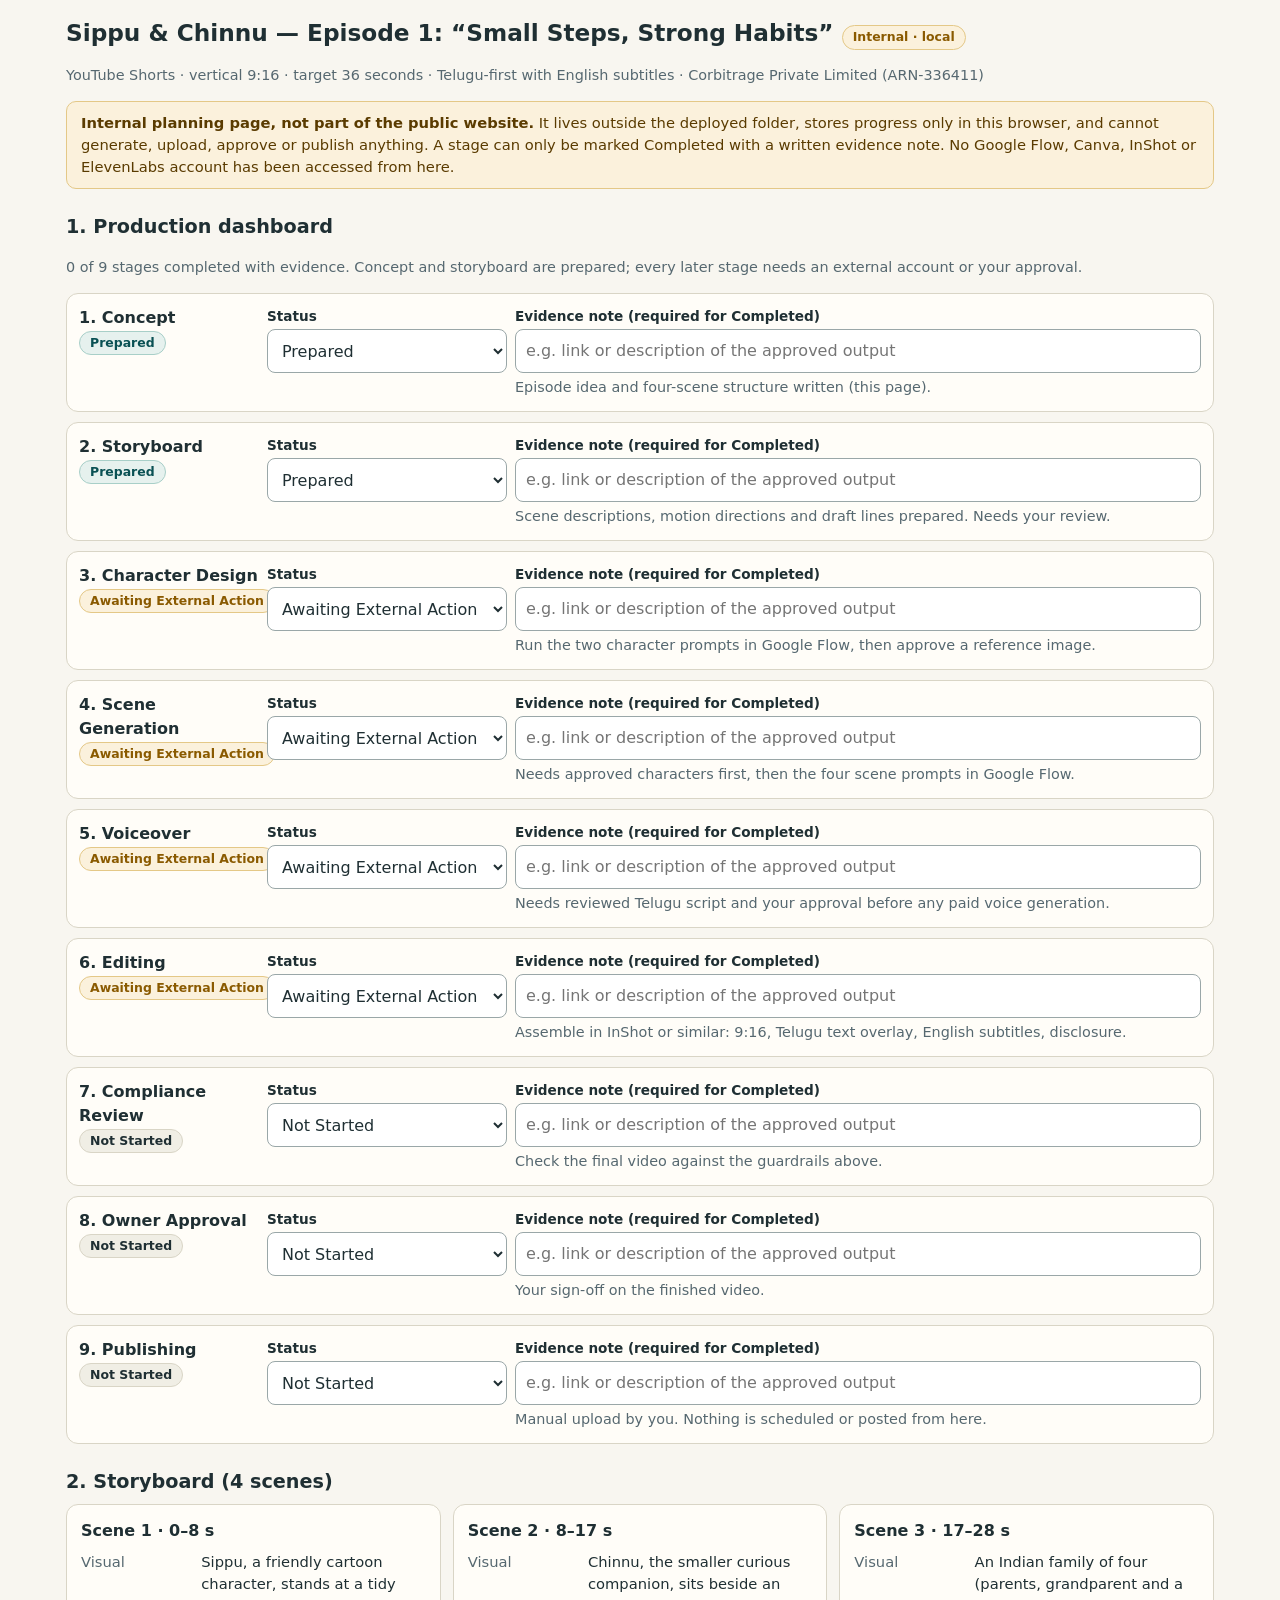
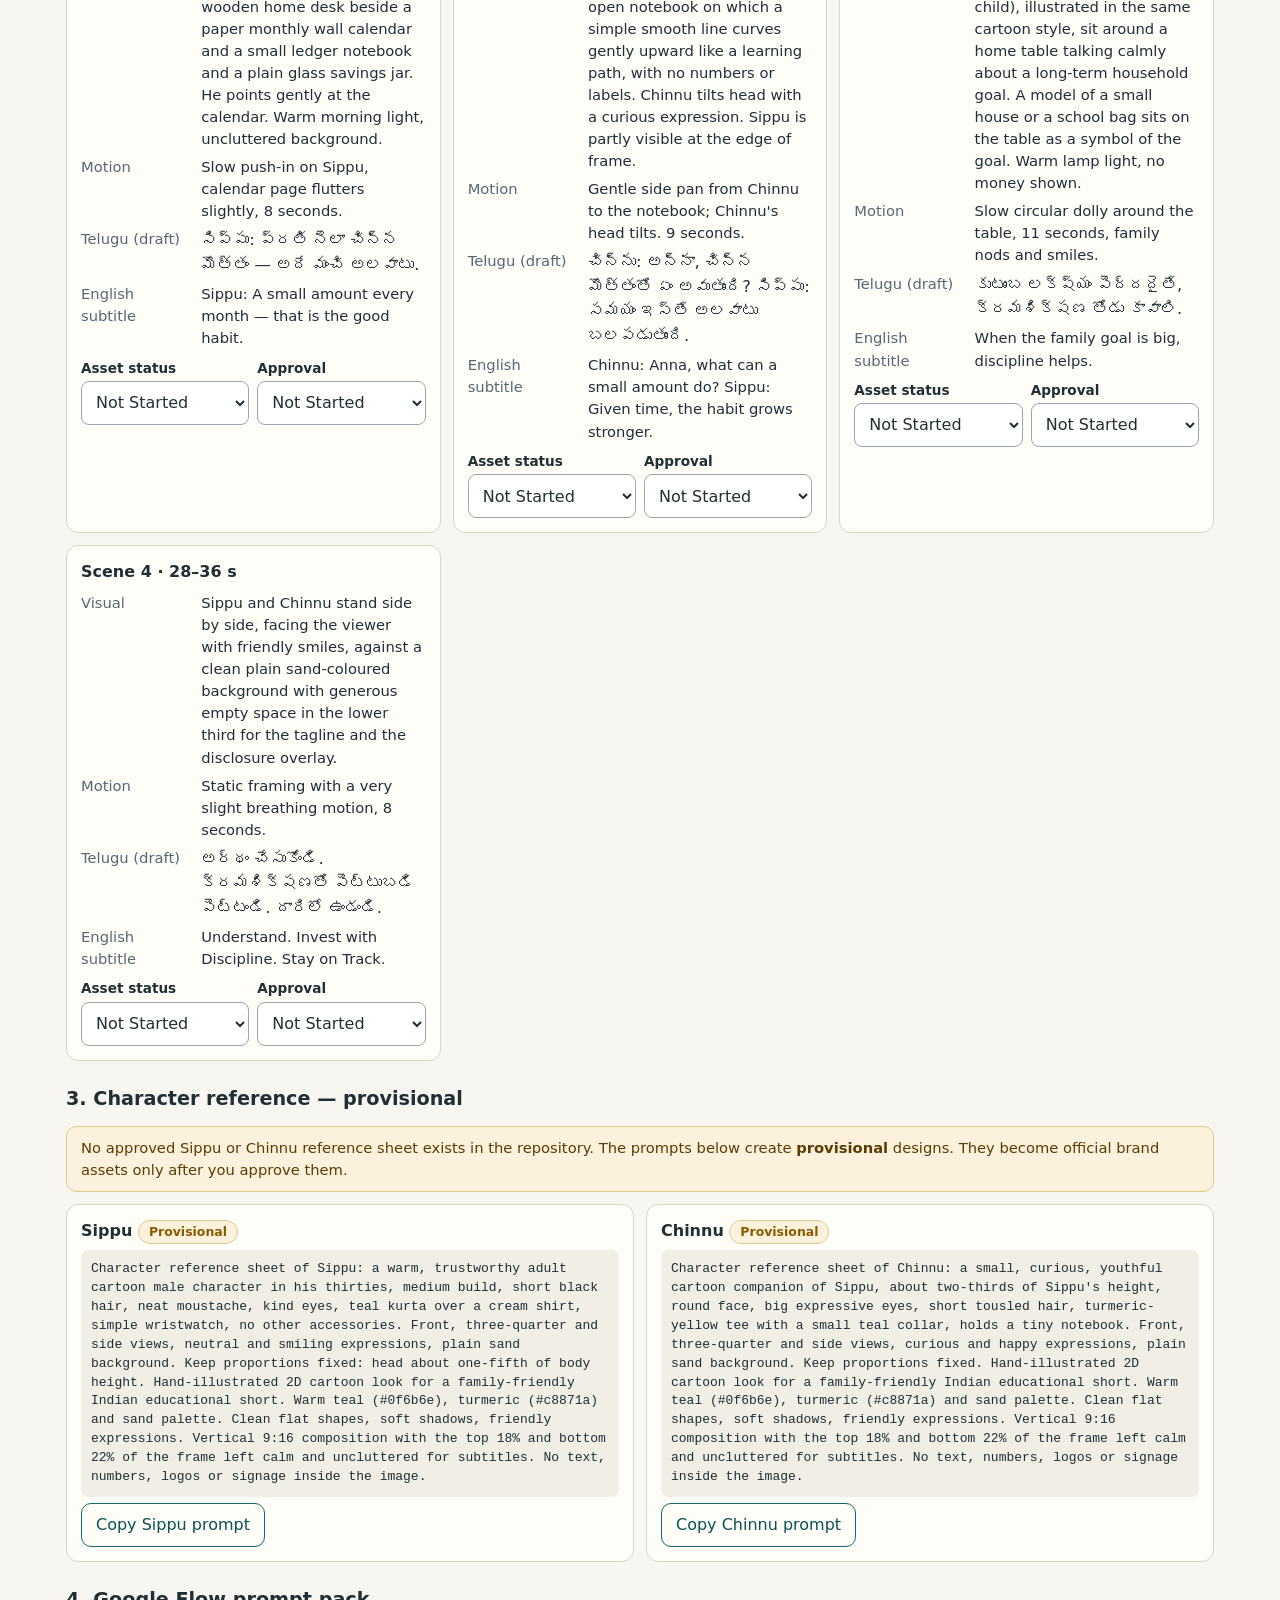
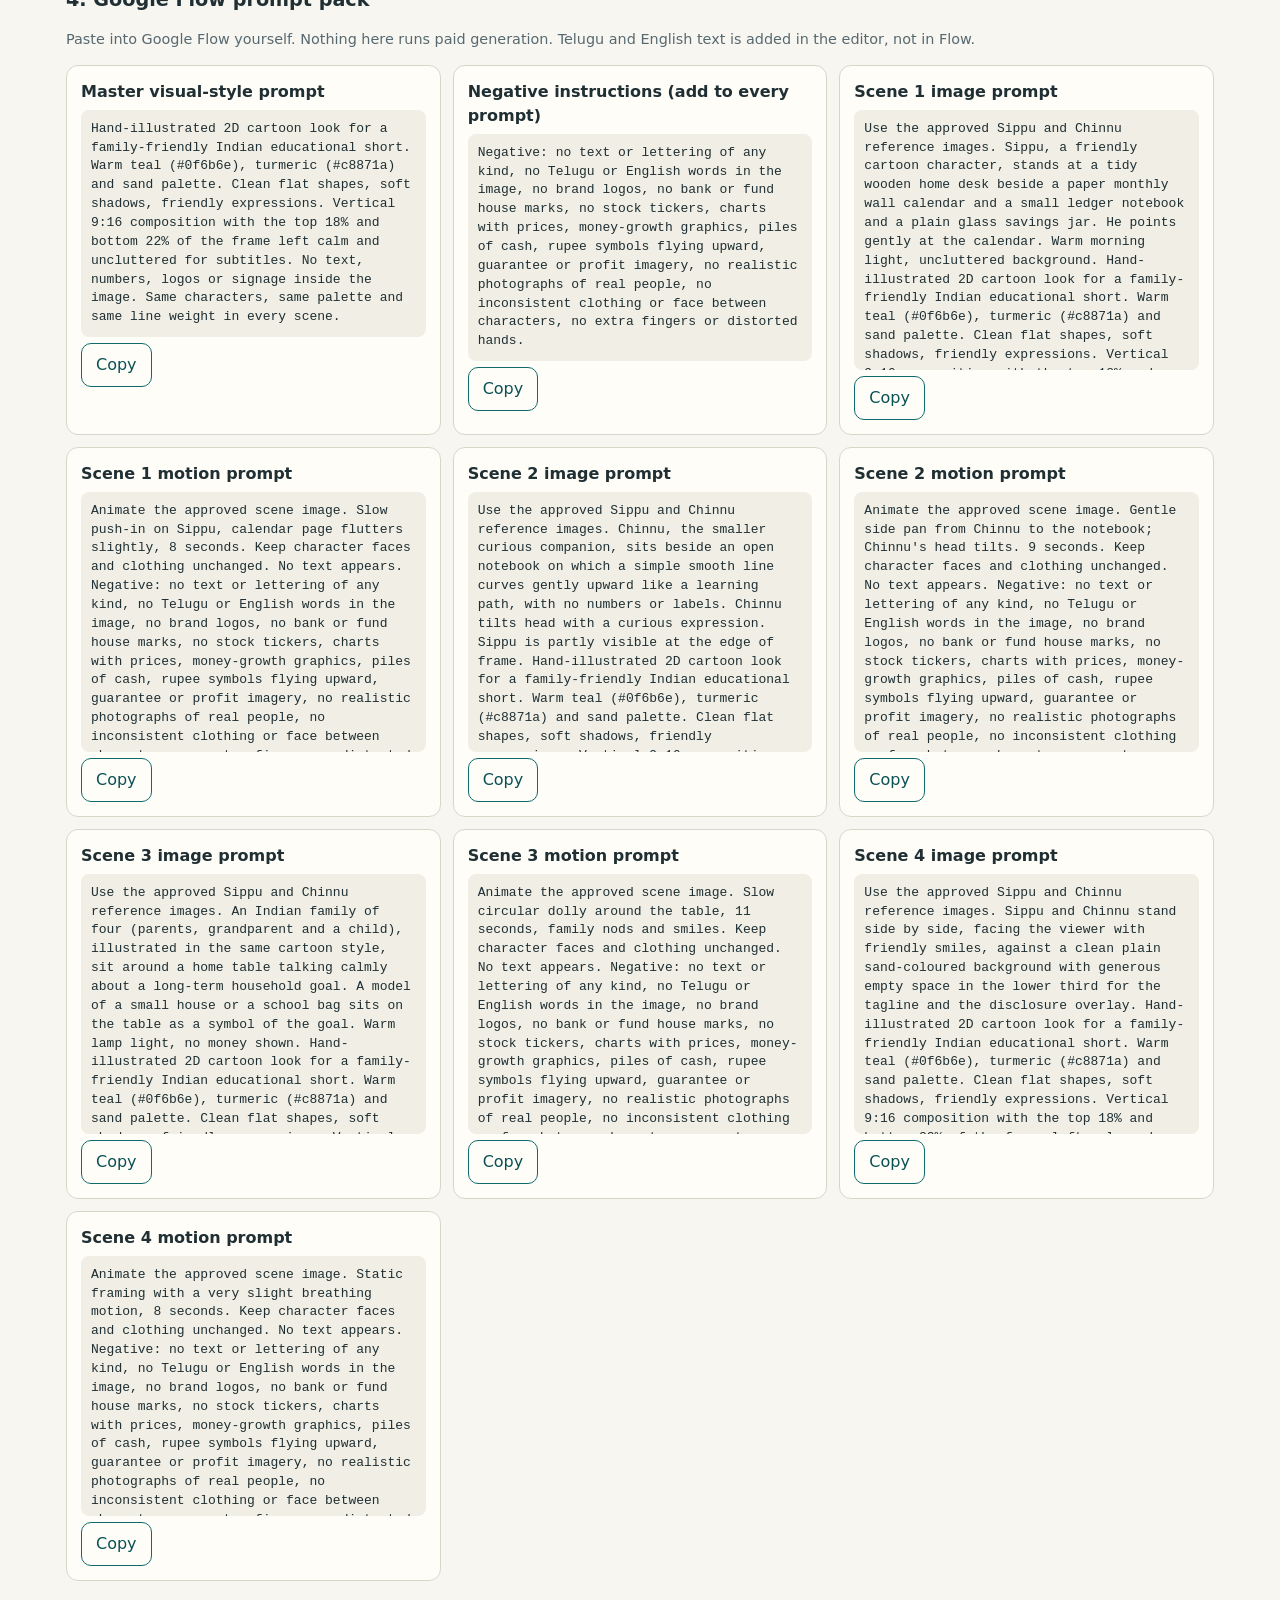
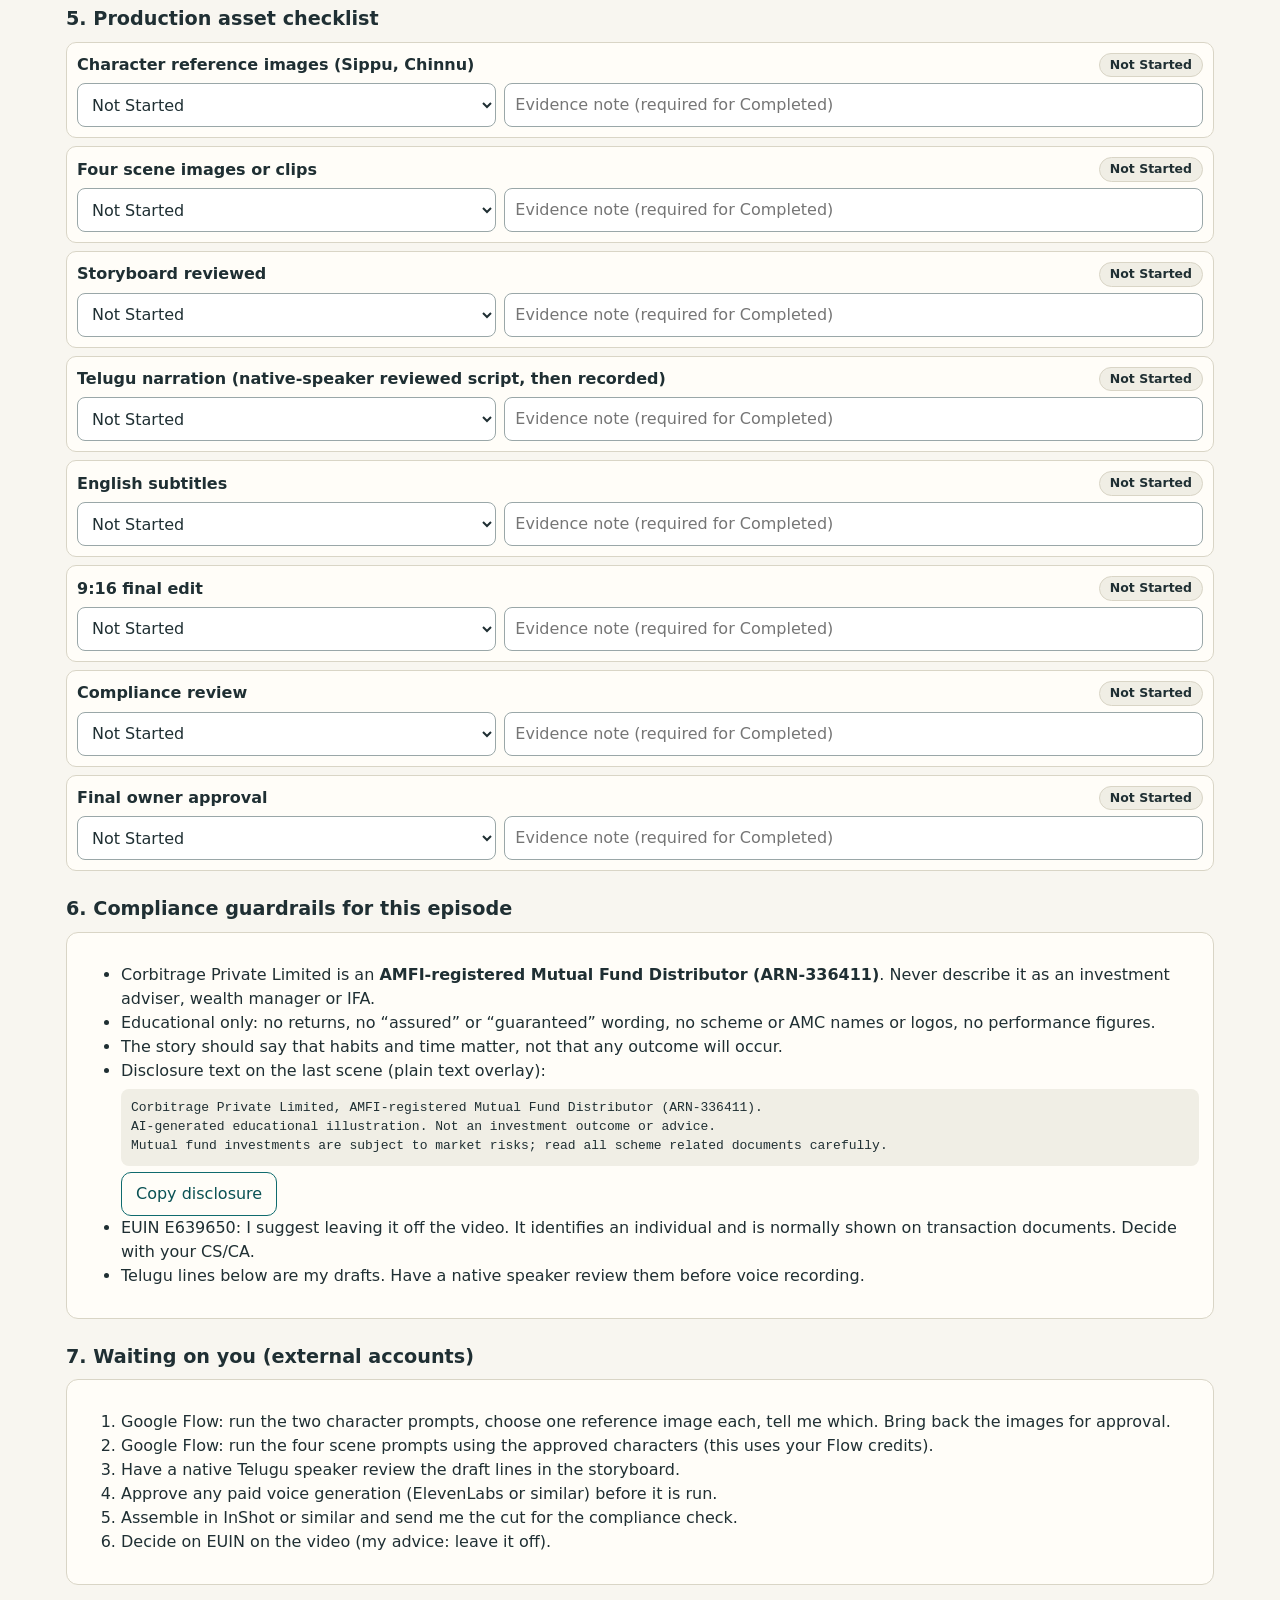
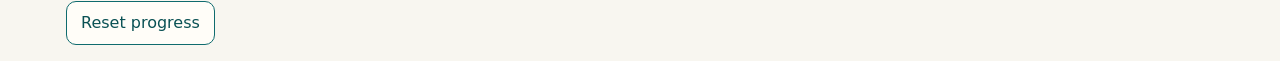
==== internal/episode-console/index.html @ 7ca36fa6 "Add internal Episode 1 production console (Sippu & Chinnu): dashboard, storyboard, Flow prompt pack," ====
<!doctype html>
<html lang="en">
<head>
<meta charset="utf-8">
<meta name="viewport" content="width=device-width,initial-scale=1">
<meta name="robots" content="noindex,nofollow,noarchive">
<title>Sippu &amp; Chinnu – Episode 1 production (internal)</title>
<style>
:root{--bg:#f8f6f0;--surface:#fffdf8;--surface-2:#f0eee5;--ink:#1f2f33;--muted:#566870;--line:#d9d5c6;--brand:#0f6b6e;--brand-d:#0a5154;--gold:#c8871a;--ok:#1d7a46;--ok-bg:#e3f2e8;--warn:#8a5a00;--warn-bg:#fbf1dc;--bad:#a32424;--bad-bg:#f8e3e3;--info-bg:#e6f1ee}
*{box-sizing:border-box}body{margin:0;background:var(--bg);color:var(--ink);font:16px/1.5 system-ui,-apple-system,"Segoe UI",Roboto,"Noto Sans Telugu",sans-serif;overflow-x:hidden}
.wrap{max-width:1180px;margin:0 auto;padding:16px}h1{font-size:1.45rem;margin:0 0 4px}h2{font-size:1.2rem;margin:24px 0 8px}h3{font-size:1rem;margin:0 0 6px}
.banner{background:var(--warn-bg);border:1px solid #e4c887;color:#5a3b00;border-radius:10px;padding:10px 14px;margin:12px 0;font-size:.92rem}
.muted{color:var(--muted);font-size:.9rem}.grid{display:grid;gap:12px;grid-template-columns:repeat(auto-fit,minmax(min(100%,300px),1fr))}
.card{background:var(--surface);border:1px solid var(--line);border-radius:12px;padding:14px;min-width:0}
.pill{display:inline-block;border-radius:999px;padding:2px 10px;font-size:.78rem;font-weight:600;border:1px solid var(--line);background:var(--surface-2);white-space:nowrap}
.pill.ok{background:var(--ok-bg);color:var(--ok);border-color:#9fcfb0}.pill.warn{background:var(--warn-bg);color:var(--warn);border-color:#e4c887}.pill.info{background:var(--info-bg);color:var(--brand-d);border-color:#a8cfc8}.pill.bad{background:var(--bad-bg);color:var(--bad);border-color:#e1a5a5}
button,select,input,textarea{font:inherit;color:inherit}button{min-height:44px;padding:8px 14px;border-radius:10px;border:1px solid var(--brand);background:var(--brand);color:#fff;cursor:pointer}button.sec{background:var(--surface);color:var(--brand-d)}
select,input[type=text]{min-height:44px;padding:8px 10px;border:1px solid #9aa7a8;border-radius:8px;background:#fff;width:100%}
:focus-visible{outline:3px solid var(--gold);outline-offset:2px}
.row{display:flex;flex-wrap:wrap;gap:8px;align-items:center}
ol.stages{list-style:none;margin:0;padding:0;display:grid;gap:10px}
ol.stages li{background:var(--surface);border:1px solid var(--line);border-radius:12px;padding:12px;display:grid;gap:8px;grid-template-columns:1fr}
@media(min-width:760px){ol.stages li{grid-template-columns:180px 240px 1fr}}
label{font-weight:600;font-size:.85rem;display:block;margin-bottom:3px}
pre{white-space:pre-wrap;overflow-wrap:anywhere;background:var(--surface-2);border-radius:8px;padding:10px;font:13px/1.45 ui-monospace,Menlo,Consolas,monospace;margin:6px 0;max-height:260px;overflow:auto}
dl{display:grid;grid-template-columns:minmax(110px,32%) 1fr;gap:6px 10px;margin:8px 0;font-size:.92rem}dt{color:var(--muted)}dd{margin:0;min-width:0;overflow-wrap:anywhere}
.te{font-size:1.02rem}.chk{list-style:none;padding:0;margin:0;display:grid;gap:8px}.chk li{background:var(--surface);border:1px solid var(--line);border-radius:10px;padding:10px;display:grid;gap:6px}
.toast{position:sticky;bottom:8px;background:var(--ink);color:#fff;border-radius:10px;padding:10px 14px;margin-top:12px;display:none}.toast.on{display:block}
</style>
</head>
<body><div class="wrap">
<header>
<h1>Sippu &amp; Chinnu — Episode 1: “Small Steps, Strong Habits” <span class="pill warn">Internal · local</span></h1>
<p class="muted">YouTube Shorts · vertical 9:16 · target 36 seconds · Telugu-first with English subtitles · Corbitrage Private Limited (ARN-336411)</p>
</header>
<div class="banner" role="note"><strong>Internal planning page, not part of the public website.</strong> It lives outside the deployed folder, stores progress only in this browser, and cannot generate, upload, approve or publish anything. A stage can only be marked Completed with a written evidence note. No Google Flow, Canva, InShot or ElevenLabs account has been accessed from here.</div>

<h2>1. Production dashboard</h2>
<p class="muted" id="sum"></p>
<ol class="stages" id="stages"></ol>

<h2>2. Storyboard (4 scenes)</h2>
<div class="grid" id="scenes"></div>

<h2>3. Character reference — provisional</h2>
<div class="banner">No approved Sippu or Chinnu reference sheet exists in the repository. The prompts below create <strong>provisional</strong> designs. They become official brand assets only after you approve them.</div>
<div class="grid" id="chars"></div>

<h2>4. Google Flow prompt pack</h2>
<p class="muted">Paste into Google Flow yourself. Nothing here runs paid generation. Telugu and English text is added in the editor, not in Flow.</p>
<div class="grid" id="pack"></div>

<h2>5. Production asset checklist</h2>
<ul class="chk" id="assets"></ul>

<h2>6. Compliance guardrails for this episode</h2>
<div class="card"><ul>
<li>Corbitrage Private Limited is an <strong>AMFI-registered Mutual Fund Distributor (ARN-336411)</strong>. Never describe it as an investment adviser, wealth manager or IFA.</li>
<li>Educational only: no returns, no “assured” or “guaranteed” wording, no scheme or AMC names or logos, no performance figures.</li>
<li>The story should say that habits and time matter, not that any outcome will occur.</li>
<li>Disclosure text on the last scene (plain text overlay):<pre id="disc">Corbitrage Private Limited, AMFI-registered Mutual Fund Distributor (ARN-336411).
AI-generated educational illustration. Not an investment outcome or advice.
Mutual fund investments are subject to market risks; read all scheme related documents carefully.</pre><button class="sec" data-copy="disc">Copy disclosure</button></li>
<li>EUIN E639650: I suggest leaving it off the video. It identifies an individual and is normally shown on transaction documents. Decide with your CS/CA.</li>
<li>Telugu lines below are my drafts. Have a native speaker review them before voice recording.</li>
</ul></div>

<h2>7. Waiting on you (external accounts)</h2>
<div class="card"><ol id="ext"></ol></div>

<div class="row" style="margin-top:16px"><button class="sec" id="rst">Reset progress</button></div>
<div class="toast" id="toast" role="status" aria-live="polite"></div>
</div>
<script>
(function(){"use strict";
var KEY="corbitrage.episode1.v1";
var ST=["Not Started","Prepared","Awaiting External Action","Awaiting Approval","Completed"];
var STAGES=[
["Concept","Prepared","Episode idea and four-scene structure written (this page)."],
["Storyboard","Prepared","Scene descriptions, motion directions and draft lines prepared. Needs your review."],
["Character Design","Awaiting External Action","Run the two character prompts in Google Flow, then approve a reference image."],
["Scene Generation","Awaiting External Action","Needs approved characters first, then the four scene prompts in Google Flow."],
["Voiceover","Awaiting External Action","Needs reviewed Telugu script and your approval before any paid voice generation."],
["Editing","Awaiting External Action","Assemble in InShot or similar: 9:16, Telugu text overlay, English subtitles, disclosure."],
["Compliance Review","Not Started","Check the final video against the guardrails above."],
["Owner Approval","Not Started","Your sign-off on the finished video."],
["Publishing","Not Started","Manual upload by you. Nothing is scheduled or posted from here."]];
var STYLE="Hand-illustrated 2D cartoon look for a family-friendly Indian educational short. Warm teal (#0f6b6e), turmeric (#c8871a) and sand palette. Clean flat shapes, soft shadows, friendly expressions. Vertical 9:16 composition with the top 18% and bottom 22% of the frame left calm and uncluttered for subtitles. No text, numbers, logos or signage inside the image.";
var NEG="Negative: no text or lettering of any kind, no Telugu or English words in the image, no brand logos, no bank or fund house marks, no stock tickers, charts with prices, money-growth graphics, piles of cash, rupee symbols flying upward, guarantee or profit imagery, no realistic photographs of real people, no inconsistent clothing or face between characters, no extra fingers or distorted hands.";
var SC=[
{n:1,t:"0–8 s",v:"Sippu, a friendly cartoon character, stands at a tidy wooden home desk beside a paper monthly wall calendar and a small ledger notebook and a plain glass savings jar. He points gently at the calendar. Warm morning light, uncluttered background.",m:"Slow push-in on Sippu, calendar page flutters slightly, 8 seconds.",te:"సిప్పు: ప్రతి నెలా చిన్న మొత్తం — అదే మంచి అలవాటు.",en:"Sippu: A small amount every month — that is the good habit."},
{n:2,t:"8–17 s",v:"Chinnu, the smaller curious companion, sits beside an open notebook on which a simple smooth line curves gently upward like a learning path, with no numbers or labels. Chinnu tilts head with a curious expression. Sippu is partly visible at the edge of frame.",m:"Gentle side pan from Chinnu to the notebook; Chinnu's head tilts. 9 seconds.",te:"చిన్ను: అన్నా, చిన్న మొత్తంతో ఏం అవుతుంది?  సిప్పు: సమయం ఇస్తే అలవాటు బలపడుతుంది.",en:"Chinnu: Anna, what can a small amount do?  Sippu: Given time, the habit grows stronger."},
{n:3,t:"17–28 s",v:"An Indian family of four (parents, grandparent and a child), illustrated in the same cartoon style, sit around a home table talking calmly about a long-term household goal. A model of a small house or a school bag sits on the table as a symbol of the goal. Warm lamp light, no money shown.",m:"Slow circular dolly around the table, 11 seconds, family nods and smiles.",te:"కుటుంబ లక్ష్యం పెద్దదైతే, క్రమశిక్షణ తోడు కావాలి.",en:"When the family goal is big, discipline helps."},
{n:4,t:"28–36 s",v:"Sippu and Chinnu stand side by side, facing the viewer with friendly smiles, against a clean plain sand-coloured background with generous empty space in the lower third for the tagline and the disclosure overlay.",m:"Static framing with a very slight breathing motion, 8 seconds.",te:"అర్థం చేసుకోండి. క్రమశిక్షణతో పెట్టుబడి పెట్టండి. దారిలో ఉండండి.",en:"Understand. Invest with Discipline. Stay on Track."}];
var CH=[
{name:"Sippu",p:"Character reference sheet of Sippu: a warm, trustworthy adult cartoon male character in his thirties, medium build, short black hair, neat moustache, kind eyes, teal kurta over a cream shirt, simple wristwatch, no other accessories. Front, three-quarter and side views, neutral and smiling expressions, plain sand background. Keep proportions fixed: head about one-fifth of body height. "+STYLE},
{name:"Chinnu",p:"Character reference sheet of Chinnu: a small, curious, youthful cartoon companion of Sippu, about two-thirds of Sippu's height, round face, big expressive eyes, short tousled hair, turmeric-yellow tee with a small teal collar, holds a tiny notebook. Front, three-quarter and side views, curious and happy expressions, plain sand background. Keep proportions fixed. "+STYLE}];
var PACK=[{k:"master",title:"Master visual-style prompt",t:STYLE+" Same characters, same palette and same line weight in every scene."},{k:"neg",title:"Negative instructions (add to every prompt)",t:NEG}];
SC.forEach(function(s){PACK.push({k:"s"+s.n,title:"Scene "+s.n+" image prompt",t:"Use the approved Sippu and Chinnu reference images. "+s.v+" "+STYLE+" "+NEG});PACK.push({k:"m"+s.n,title:"Scene "+s.n+" motion prompt",t:"Animate the approved scene image. "+s.m+" Keep character faces and clothing unchanged. No text appears. "+NEG})});
var ASSETS=["Character reference images (Sippu, Chinnu)","Four scene images or clips","Storyboard reviewed","Telugu narration (native-speaker reviewed script, then recorded)","English subtitles","9:16 final edit","Compliance review","Final owner approval"];
var EXT=["Google Flow: run the two character prompts, choose one reference image each, tell me which. Bring back the images for approval.","Google Flow: run the four scene prompts using the approved characters (this uses your Flow credits).","Have a native Telugu speaker review the draft lines in the storyboard.","Approve any paid voice generation (ElevenLabs or similar) before it is run.","Assemble in InShot or similar and send me the cut for the compliance check.","Decide on EUIN on the video (my advice: leave it off)."];
function $(i){return document.getElementById(i)}function esc(s){return String(s).replace(/[&<>"']/g,function(c){return{"&":"&amp;","<":"&lt;",">":"&gt;",'"':"&quot;","'":"&#39;"}[c]})}
function toast(m){var t=$("toast");t.textContent=m;t.className="toast on";clearTimeout(toast.h);toast.h=setTimeout(function(){t.className="toast"},3500)}
var S;function fresh(){return{stages:STAGES.map(function(x){return{s:x[1],ev:""}}),assets:ASSETS.map(function(){return{s:"Not Started",ev:""}}),scenes:SC.map(function(){return{asset:"Not Started",appr:"Not Started"}})}}
function load(){try{var r=JSON.parse(localStorage.getItem(KEY));if(r&&r.stages&&r.stages.length===STAGES.length&&r.assets&&r.assets.length===ASSETS.length&&r.scenes&&r.scenes.length===SC.length)return r}catch(e){}return fresh()}
function save(){try{localStorage.setItem(KEY,JSON.stringify(S))}catch(e){}}
S=load();
function cls(s){return s==="Completed"?"ok":s==="Awaiting External Action"||s==="Awaiting Approval"?"warn":s==="Prepared"?"info":""}
function setStatus(o,v,label){if(v==="Completed"&&!o.ev.trim()){toast("Add an evidence note first: say what proves '"+label+"' is complete.");return false}o.s=v;save();return true}
function render(){
 var d=S.stages.filter(function(x){return x.s==="Completed"}).length;
 $("sum").textContent=d+" of "+STAGES.length+" stages completed with evidence. Concept and storyboard are prepared; every later stage needs an external account or your approval.";
 $("stages").innerHTML=STAGES.map(function(x,i){var o=S.stages[i];return '<li><div><strong>'+(i+1)+'. '+esc(x[0])+'</strong><br><span class="pill '+cls(o.s)+'">'+esc(o.s)+'</span></div><div><label for="ss'+i+'">Status</label><select id="ss'+i+'" data-st="'+i+'">'+ST.map(function(z){return '<option'+(z===o.s?' selected':'')+'>'+z+'</option>'}).join("")+'</select></div><div><label for="ev'+i+'">Evidence note (required for Completed)</label><input type="text" id="ev'+i+'" data-ev="'+i+'" maxlength="200" value="'+esc(o.ev)+'" placeholder="e.g. link or description of the approved output"><p class="muted" style="margin:4px 0 0">'+esc(x[2])+'</p></div></li>'}).join("");
 $("scenes").innerHTML=SC.map(function(s,i){var o=S.scenes[i];return '<article class="card"><h3>Scene '+s.n+' · '+s.t+'</h3><dl><dt>Visual</dt><dd>'+esc(s.v)+'</dd><dt>Motion</dt><dd>'+esc(s.m)+'</dd><dt>Telugu (draft)</dt><dd class="te" lang="te">'+esc(s.te)+'</dd><dt>English subtitle</dt><dd>'+esc(s.en)+'</dd></dl><div class="row"><div style="flex:1 1 140px"><label for="sa'+i+'">Asset status</label><select id="sa'+i+'" data-sa="'+i+'">'+["Not Started","Prepared","Awaiting External Action","Completed"].map(function(z){return '<option'+(z===o.asset?' selected':'')+'>'+z+'</option>'}).join("")+'</select></div><div style="flex:1 1 140px"><label for="sp'+i+'">Approval</label><select id="sp'+i+'" data-sp="'+i+'">'+["Not Started","Awaiting Approval","Completed"].map(function(z){return '<option'+(z===o.appr?' selected':'')+'>'+z+'</option>'}).join("")+'</select></div></div></article>'}).join("");
 $("chars").innerHTML=CH.map(function(c,i){return '<article class="card"><h3>'+c.name+' <span class="pill warn">Provisional</span></h3><pre id="ch'+i+'">'+esc(c.p)+'</pre><button class="sec" data-copy="ch'+i+'">Copy '+c.name+' prompt</button></article>'}).join("");
 $("pack").innerHTML=PACK.map(function(p){return '<article class="card"><h3>'+esc(p.title)+'</h3><pre id="pk'+p.k+'">'+esc(p.t)+'</pre><button class="sec" data-copy="pk'+p.k+'">Copy</button></article>'}).join("");
 $("assets").innerHTML=ASSETS.map(function(a,i){var o=S.assets[i];return '<li><div class="row" style="justify-content:space-between"><strong>'+esc(a)+'</strong><span class="pill '+cls(o.s)+'">'+esc(o.s)+'</span></div><div class="row"><select id="as'+i+'" data-as="'+i+'" aria-label="Status of '+esc(a)+'" style="flex:1 1 180px;width:auto">'+ST.map(function(z){return '<option'+(z===o.s?' selected':'')+'>'+z+'</option>'}).join("")+'</select><input type="text" data-ae="'+i+'" aria-label="Evidence for '+esc(a)+'" maxlength="200" value="'+esc(o.ev)+'" placeholder="Evidence note (required for Completed)" style="flex:2 1 220px;width:auto"></div></li>'}).join("");
 $("ext").innerHTML=EXT.map(function(e){return '<li>'+esc(e)+'</li>'}).join("");
}
document.addEventListener("change",function(e){var t=e.target,i;
 if(t.dataset.st!==undefined){i=+t.dataset.st;if(!setStatus(S.stages[i],t.value,STAGES[i][0]))t.value=S.stages[i].s;render()}
 else if(t.dataset.as!==undefined){i=+t.dataset.as;if(!setStatus(S.assets[i],t.value,ASSETS[i]))t.value=S.assets[i].s;render()}
 else if(t.dataset.sa!==undefined){S.scenes[+t.dataset.sa].asset=t.value;save();render()}
 else if(t.dataset.sp!==undefined){S.scenes[+t.dataset.sp].appr=t.value;save();render()}
 else if(t.dataset.ev!==undefined){S.stages[+t.dataset.ev].ev=t.value;save()}
 else if(t.dataset.ae!==undefined){S.assets[+t.dataset.ae].ev=t.value;save()}});
document.addEventListener("click",function(e){var b=e.target.closest("[data-copy]");if(!b)return;var el=$(b.dataset.copy);var txt=el.textContent;
 if(navigator.clipboard&&navigator.clipboard.writeText){navigator.clipboard.writeText(txt).then(function(){toast("Copied.")},function(){sel(el)})}else sel(el);
 function sel(n){var r=document.createRange();r.selectNodeContents(n);var s=getSelection();s.removeAllRanges();s.addRange(r);toast("Selected. Press copy.")}});
$("rst").addEventListener("click",function(){if(confirm("Reset all progress on this page?")){S=fresh();save();render();toast("Reset.")}});
render();})();
</script></body></html>
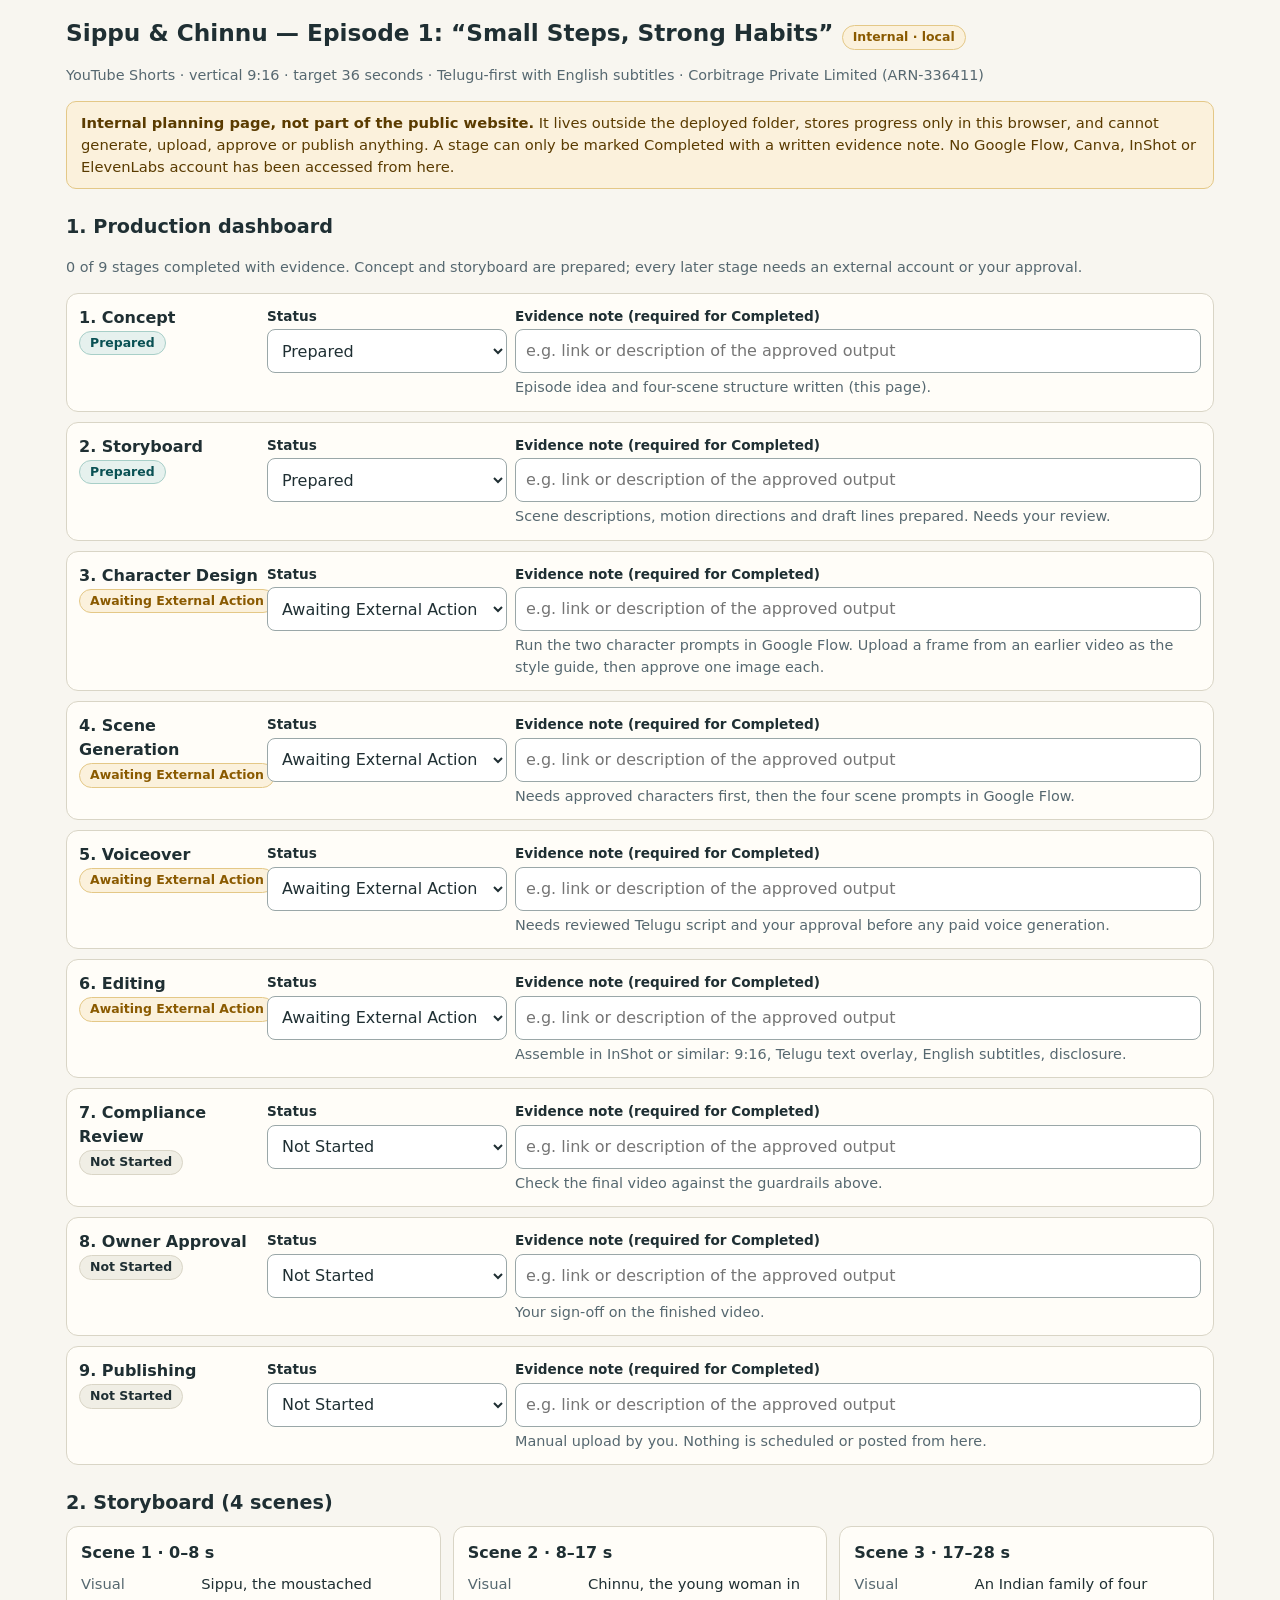
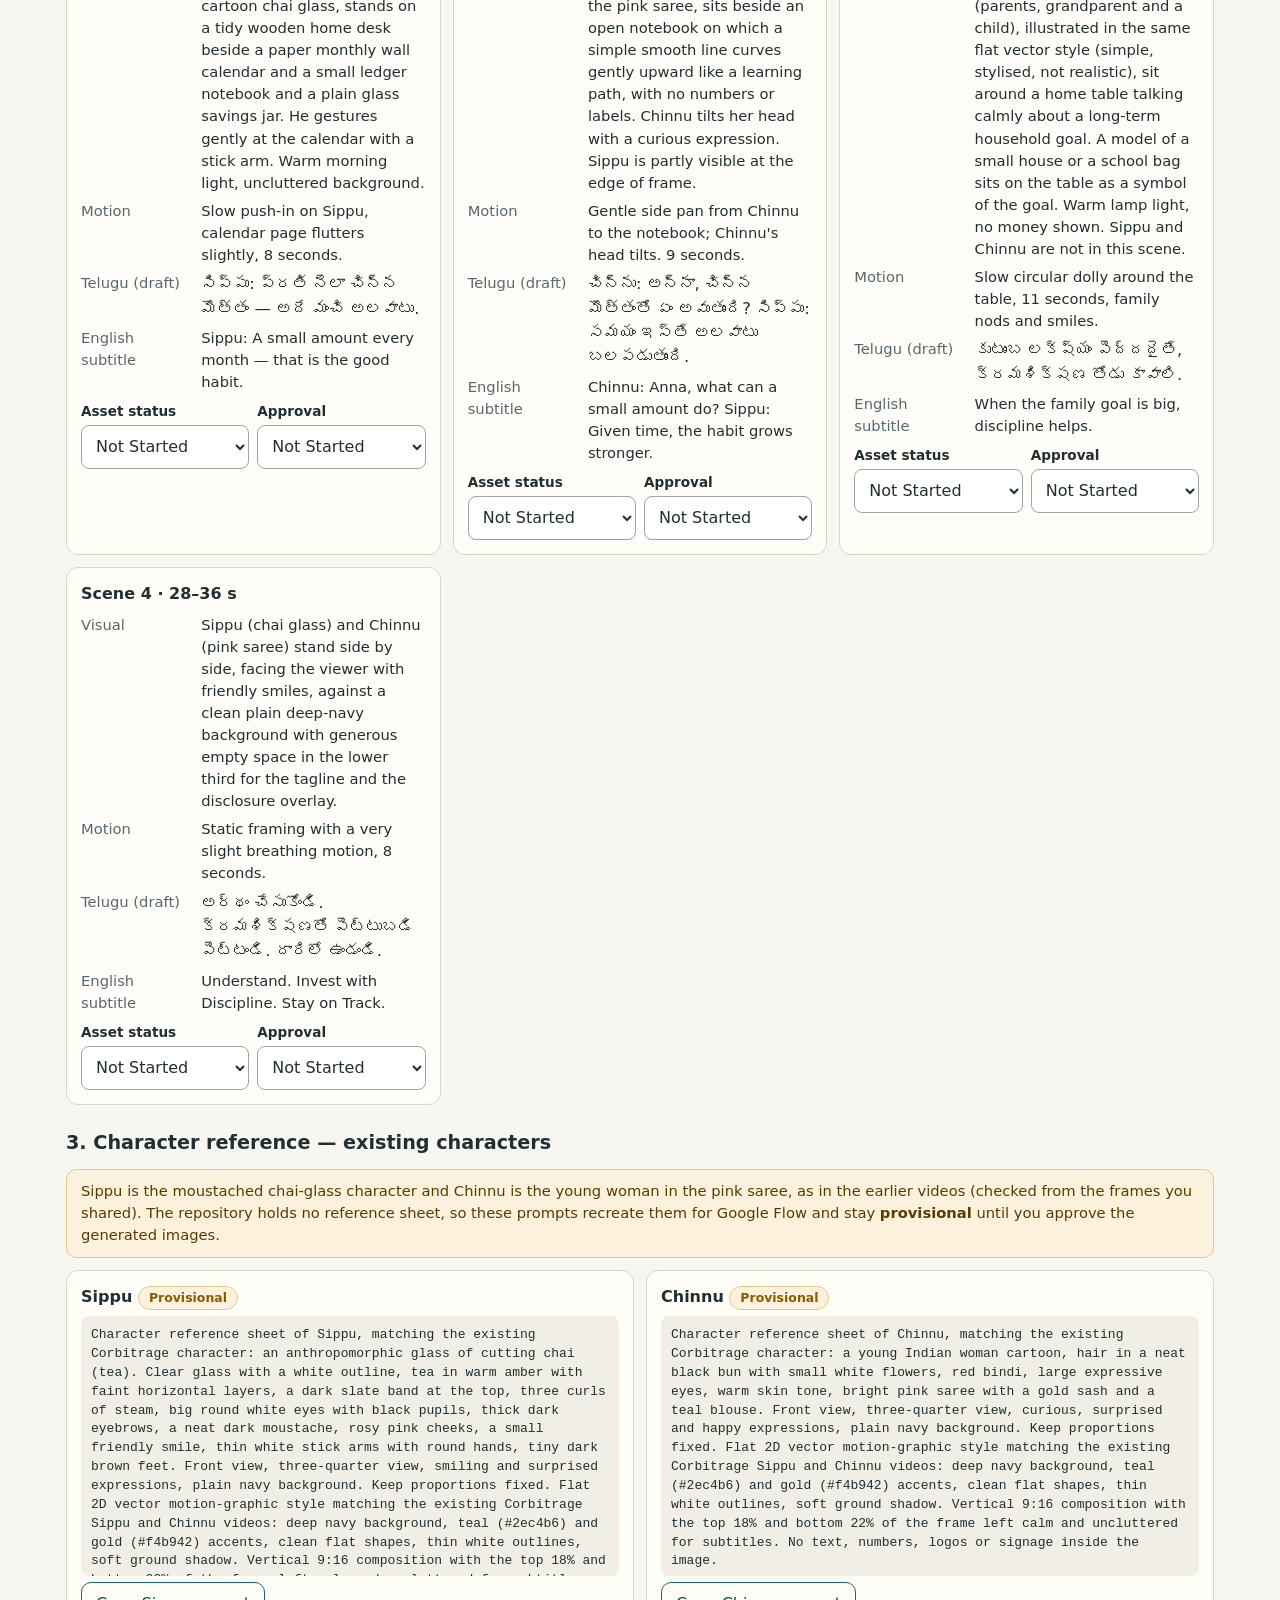
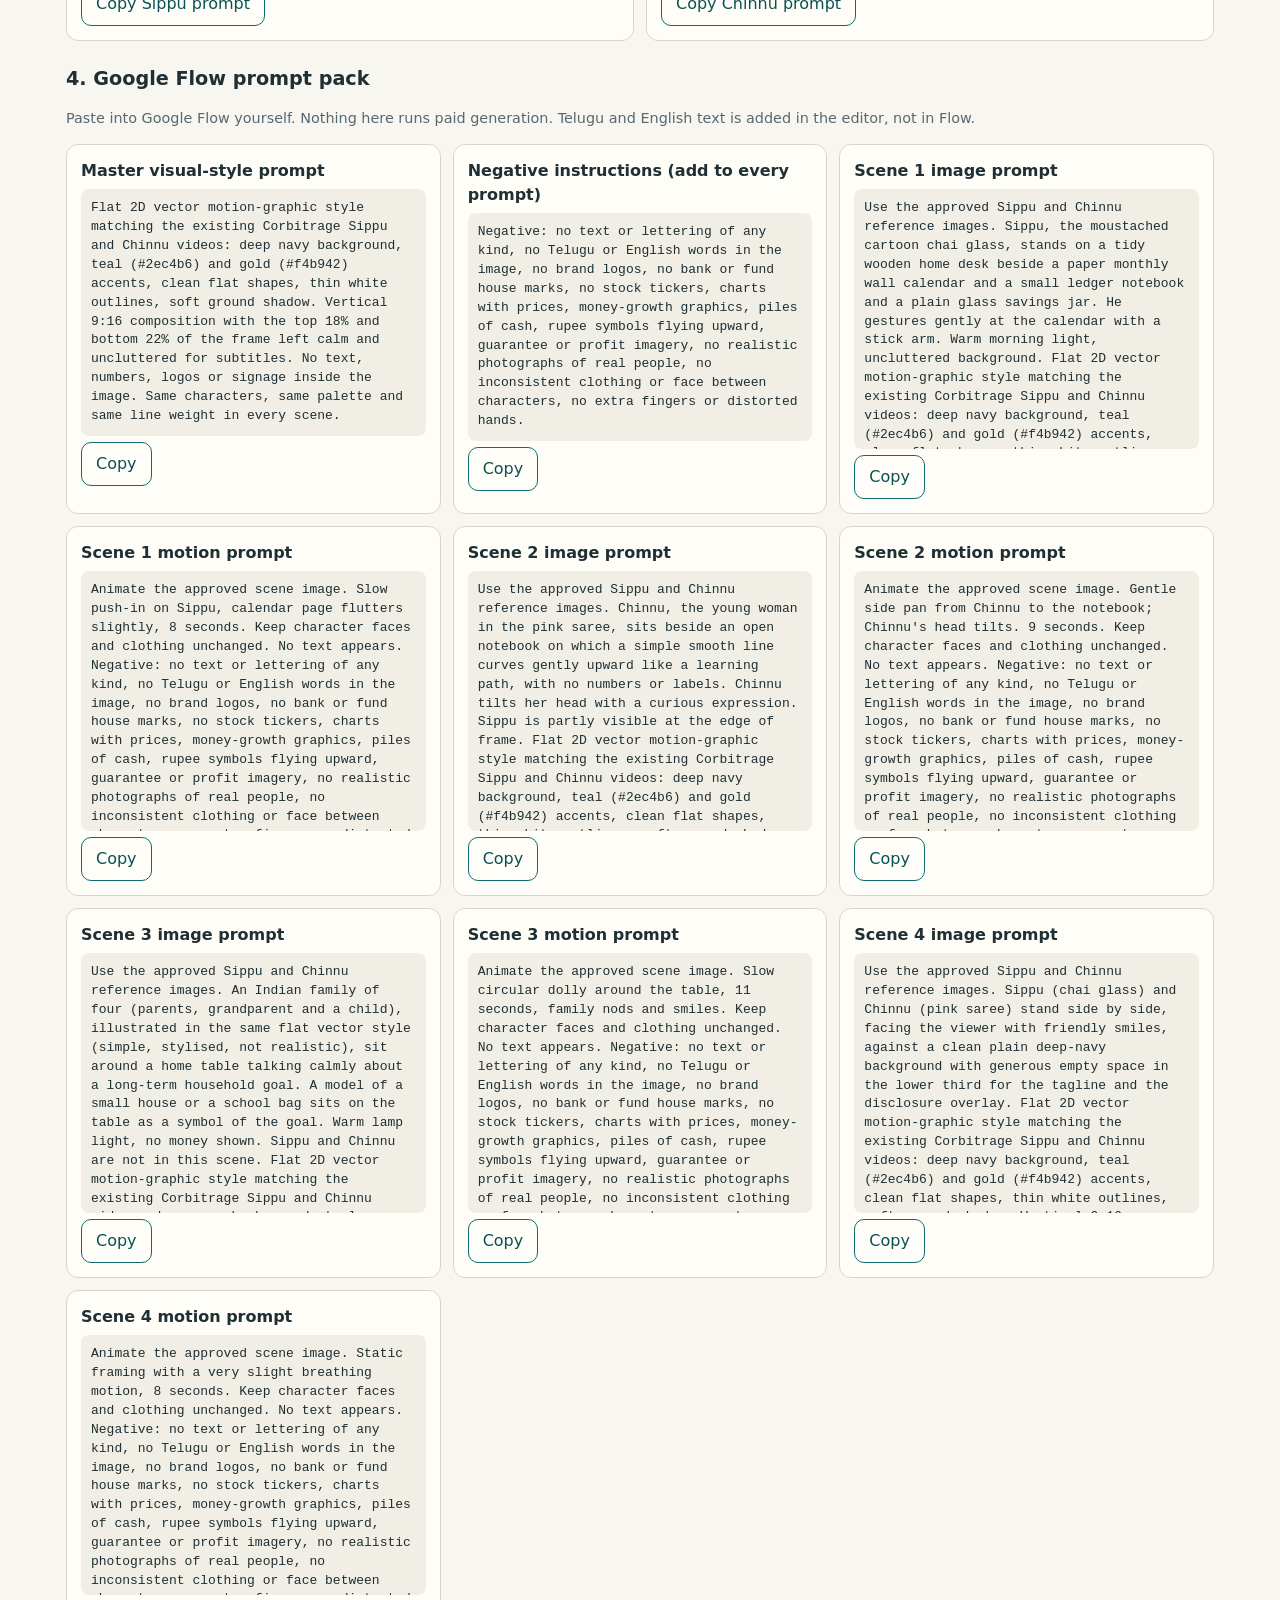
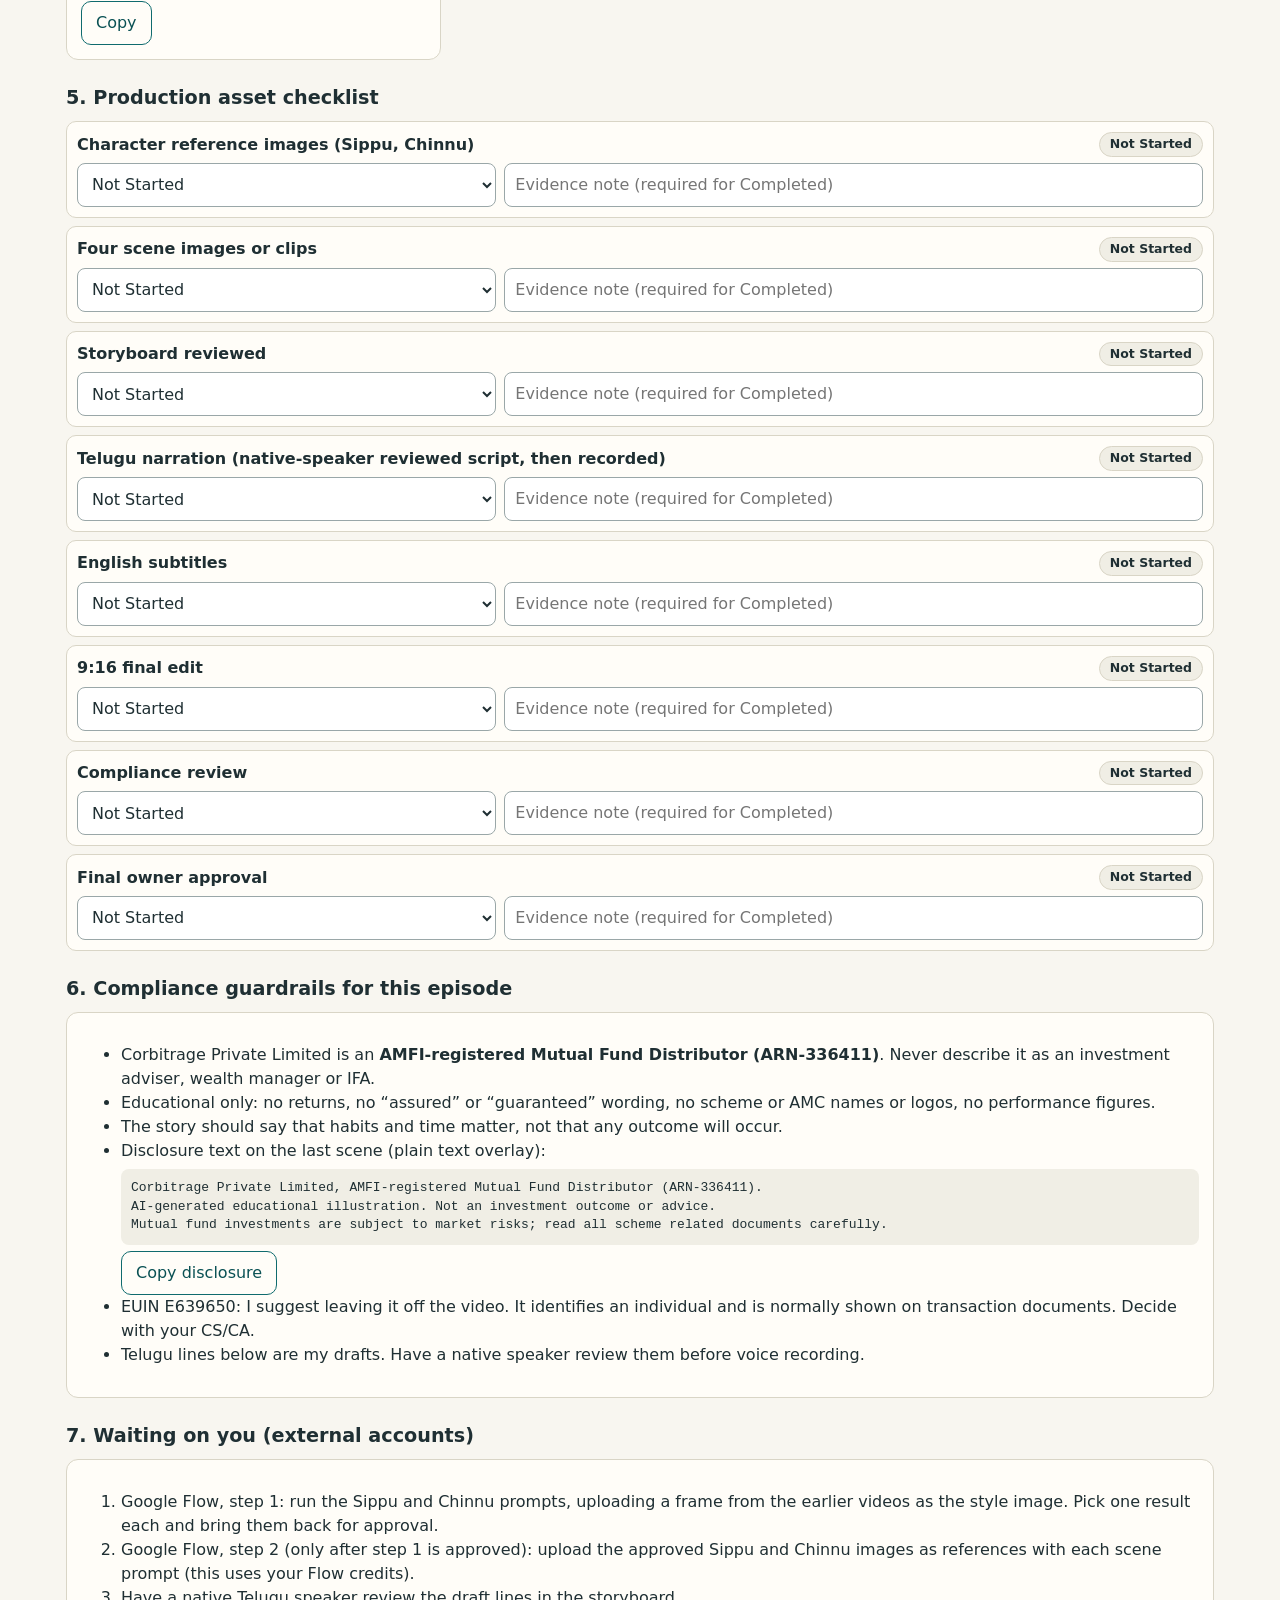
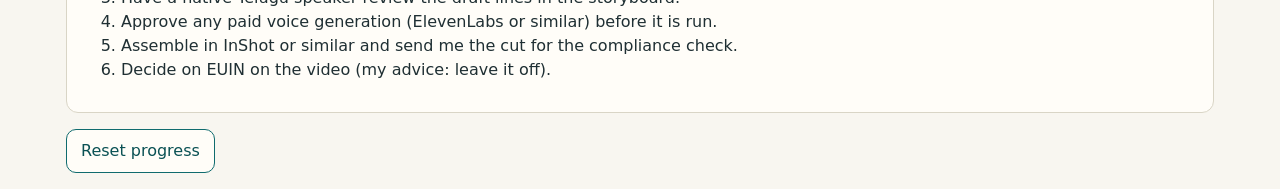
==== commit d4955d80: "Video Hub: public Episode 1 progress card (no scripts/prompts); console: correct Sippu (chai glass) " ====
--- a/internal/episode-console/index.html
+++ b/internal/episode-console/index.html
@@ -42,8 +42,8 @@
 <h2>2. Storyboard (4 scenes)</h2>
 <div class="grid" id="scenes"></div>
 
-<h2>3. Character reference — provisional</h2>
-<div class="banner">No approved Sippu or Chinnu reference sheet exists in the repository. The prompts below create <strong>provisional</strong> designs. They become official brand assets only after you approve them.</div>
+<h2>3. Character reference — existing characters</h2>
+<div class="banner">Sippu is the moustached chai-glass character and Chinnu is the young woman in the pink saree, as in the earlier videos (checked from the frames you shared). The repository holds no reference sheet, so these prompts recreate them for Google Flow and stay <strong>provisional</strong> until you approve the generated images.</div>
 <div class="grid" id="chars"></div>
 
 <h2>4. Google Flow prompt pack</h2>
@@ -78,27 +78,27 @@
 var STAGES=[
 ["Concept","Prepared","Episode idea and four-scene structure written (this page)."],
 ["Storyboard","Prepared","Scene descriptions, motion directions and draft lines prepared. Needs your review."],
-["Character Design","Awaiting External Action","Run the two character prompts in Google Flow, then approve a reference image."],
+["Character Design","Awaiting External Action","Run the two character prompts in Google Flow. Upload a frame from an earlier video as the style guide, then approve one image each."],
 ["Scene Generation","Awaiting External Action","Needs approved characters first, then the four scene prompts in Google Flow."],
 ["Voiceover","Awaiting External Action","Needs reviewed Telugu script and your approval before any paid voice generation."],
 ["Editing","Awaiting External Action","Assemble in InShot or similar: 9:16, Telugu text overlay, English subtitles, disclosure."],
 ["Compliance Review","Not Started","Check the final video against the guardrails above."],
 ["Owner Approval","Not Started","Your sign-off on the finished video."],
 ["Publishing","Not Started","Manual upload by you. Nothing is scheduled or posted from here."]];
-var STYLE="Hand-illustrated 2D cartoon look for a family-friendly Indian educational short. Warm teal (#0f6b6e), turmeric (#c8871a) and sand palette. Clean flat shapes, soft shadows, friendly expressions. Vertical 9:16 composition with the top 18% and bottom 22% of the frame left calm and uncluttered for subtitles. No text, numbers, logos or signage inside the image.";
+var STYLE="Flat 2D vector motion-graphic style matching the existing Corbitrage Sippu and Chinnu videos: deep navy background, teal (#2ec4b6) and gold (#f4b942) accents, clean flat shapes, thin white outlines, soft ground shadow. Vertical 9:16 composition with the top 18% and bottom 22% of the frame left calm and uncluttered for subtitles. No text, numbers, logos or signage inside the image.";
 var NEG="Negative: no text or lettering of any kind, no Telugu or English words in the image, no brand logos, no bank or fund house marks, no stock tickers, charts with prices, money-growth graphics, piles of cash, rupee symbols flying upward, guarantee or profit imagery, no realistic photographs of real people, no inconsistent clothing or face between characters, no extra fingers or distorted hands.";
 var SC=[
-{n:1,t:"0–8 s",v:"Sippu, a friendly cartoon character, stands at a tidy wooden home desk beside a paper monthly wall calendar and a small ledger notebook and a plain glass savings jar. He points gently at the calendar. Warm morning light, uncluttered background.",m:"Slow push-in on Sippu, calendar page flutters slightly, 8 seconds.",te:"సిప్పు: ప్రతి నెలా చిన్న మొత్తం — అదే మంచి అలవాటు.",en:"Sippu: A small amount every month — that is the good habit."},
-{n:2,t:"8–17 s",v:"Chinnu, the smaller curious companion, sits beside an open notebook on which a simple smooth line curves gently upward like a learning path, with no numbers or labels. Chinnu tilts head with a curious expression. Sippu is partly visible at the edge of frame.",m:"Gentle side pan from Chinnu to the notebook; Chinnu's head tilts. 9 seconds.",te:"చిన్ను: అన్నా, చిన్న మొత్తంతో ఏం అవుతుంది?  సిప్పు: సమయం ఇస్తే అలవాటు బలపడుతుంది.",en:"Chinnu: Anna, what can a small amount do?  Sippu: Given time, the habit grows stronger."},
-{n:3,t:"17–28 s",v:"An Indian family of four (parents, grandparent and a child), illustrated in the same cartoon style, sit around a home table talking calmly about a long-term household goal. A model of a small house or a school bag sits on the table as a symbol of the goal. Warm lamp light, no money shown.",m:"Slow circular dolly around the table, 11 seconds, family nods and smiles.",te:"కుటుంబ లక్ష్యం పెద్దదైతే, క్రమశిక్షణ తోడు కావాలి.",en:"When the family goal is big, discipline helps."},
-{n:4,t:"28–36 s",v:"Sippu and Chinnu stand side by side, facing the viewer with friendly smiles, against a clean plain sand-coloured background with generous empty space in the lower third for the tagline and the disclosure overlay.",m:"Static framing with a very slight breathing motion, 8 seconds.",te:"అర్థం చేసుకోండి. క్రమశిక్షణతో పెట్టుబడి పెట్టండి. దారిలో ఉండండి.",en:"Understand. Invest with Discipline. Stay on Track."}];
+{n:1,t:"0–8 s",v:"Sippu, the moustached cartoon chai glass, stands on a tidy wooden home desk beside a paper monthly wall calendar and a small ledger notebook and a plain glass savings jar. He gestures gently at the calendar with a stick arm. Warm morning light, uncluttered background.",m:"Slow push-in on Sippu, calendar page flutters slightly, 8 seconds.",te:"సిప్పు: ప్రతి నెలా చిన్న మొత్తం — అదే మంచి అలవాటు.",en:"Sippu: A small amount every month — that is the good habit."},
+{n:2,t:"8–17 s",v:"Chinnu, the young woman in the pink saree, sits beside an open notebook on which a simple smooth line curves gently upward like a learning path, with no numbers or labels. Chinnu tilts her head with a curious expression. Sippu is partly visible at the edge of frame.",m:"Gentle side pan from Chinnu to the notebook; Chinnu's head tilts. 9 seconds.",te:"చిన్ను: అన్నా, చిన్న మొత్తంతో ఏం అవుతుంది?  సిప్పు: సమయం ఇస్తే అలవాటు బలపడుతుంది.",en:"Chinnu: Anna, what can a small amount do?  Sippu: Given time, the habit grows stronger."},
+{n:3,t:"17–28 s",v:"An Indian family of four (parents, grandparent and a child), illustrated in the same flat vector style (simple, stylised, not realistic), sit around a home table talking calmly about a long-term household goal. A model of a small house or a school bag sits on the table as a symbol of the goal. Warm lamp light, no money shown. Sippu and Chinnu are not in this scene.",m:"Slow circular dolly around the table, 11 seconds, family nods and smiles.",te:"కుటుంబ లక్ష్యం పెద్దదైతే, క్రమశిక్షణ తోడు కావాలి.",en:"When the family goal is big, discipline helps."},
+{n:4,t:"28–36 s",v:"Sippu (chai glass) and Chinnu (pink saree) stand side by side, facing the viewer with friendly smiles, against a clean plain deep-navy background with generous empty space in the lower third for the tagline and the disclosure overlay.",m:"Static framing with a very slight breathing motion, 8 seconds.",te:"అర్థం చేసుకోండి. క్రమశిక్షణతో పెట్టుబడి పెట్టండి. దారిలో ఉండండి.",en:"Understand. Invest with Discipline. Stay on Track."}];
 var CH=[
-{name:"Sippu",p:"Character reference sheet of Sippu: a warm, trustworthy adult cartoon male character in his thirties, medium build, short black hair, neat moustache, kind eyes, teal kurta over a cream shirt, simple wristwatch, no other accessories. Front, three-quarter and side views, neutral and smiling expressions, plain sand background. Keep proportions fixed: head about one-fifth of body height. "+STYLE},
-{name:"Chinnu",p:"Character reference sheet of Chinnu: a small, curious, youthful cartoon companion of Sippu, about two-thirds of Sippu's height, round face, big expressive eyes, short tousled hair, turmeric-yellow tee with a small teal collar, holds a tiny notebook. Front, three-quarter and side views, curious and happy expressions, plain sand background. Keep proportions fixed. "+STYLE}];
+{name:"Sippu",p:"Character reference sheet of Sippu, matching the existing Corbitrage character: an anthropomorphic glass of cutting chai (tea). Clear glass with a white outline, tea in warm amber with faint horizontal layers, a dark slate band at the top, three curls of steam, big round white eyes with black pupils, thick dark eyebrows, a neat dark moustache, rosy pink cheeks, a small friendly smile, thin white stick arms with round hands, tiny dark brown feet. Front view, three-quarter view, smiling and surprised expressions, plain navy background. Keep proportions fixed. "+STYLE},
+{name:"Chinnu",p:"Character reference sheet of Chinnu, matching the existing Corbitrage character: a young Indian woman cartoon, hair in a neat black bun with small white flowers, red bindi, large expressive eyes, warm skin tone, bright pink saree with a gold sash and a teal blouse. Front view, three-quarter view, curious, surprised and happy expressions, plain navy background. Keep proportions fixed. "+STYLE}];
 var PACK=[{k:"master",title:"Master visual-style prompt",t:STYLE+" Same characters, same palette and same line weight in every scene."},{k:"neg",title:"Negative instructions (add to every prompt)",t:NEG}];
 SC.forEach(function(s){PACK.push({k:"s"+s.n,title:"Scene "+s.n+" image prompt",t:"Use the approved Sippu and Chinnu reference images. "+s.v+" "+STYLE+" "+NEG});PACK.push({k:"m"+s.n,title:"Scene "+s.n+" motion prompt",t:"Animate the approved scene image. "+s.m+" Keep character faces and clothing unchanged. No text appears. "+NEG})});
 var ASSETS=["Character reference images (Sippu, Chinnu)","Four scene images or clips","Storyboard reviewed","Telugu narration (native-speaker reviewed script, then recorded)","English subtitles","9:16 final edit","Compliance review","Final owner approval"];
-var EXT=["Google Flow: run the two character prompts, choose one reference image each, tell me which. Bring back the images for approval.","Google Flow: run the four scene prompts using the approved characters (this uses your Flow credits).","Have a native Telugu speaker review the draft lines in the storyboard.","Approve any paid voice generation (ElevenLabs or similar) before it is run.","Assemble in InShot or similar and send me the cut for the compliance check.","Decide on EUIN on the video (my advice: leave it off)."];
+var EXT=["Google Flow, step 1: run the Sippu and Chinnu prompts, uploading a frame from the earlier videos as the style image. Pick one result each and bring them back for approval.","Google Flow, step 2 (only after step 1 is approved): upload the approved Sippu and Chinnu images as references with each scene prompt (this uses your Flow credits).","Have a native Telugu speaker review the draft lines in the storyboard.","Approve any paid voice generation (ElevenLabs or similar) before it is run.","Assemble in InShot or similar and send me the cut for the compliance check.","Decide on EUIN on the video (my advice: leave it off)."];
 function $(i){return document.getElementById(i)}function esc(s){return String(s).replace(/[&<>"']/g,function(c){return{"&":"&amp;","<":"&lt;",">":"&gt;",'"':"&quot;","'":"&#39;"}[c]})}
 function toast(m){var t=$("toast");t.textContent=m;t.className="toast on";clearTimeout(toast.h);toast.h=setTimeout(function(){t.className="toast"},3500)}
 var S;function fresh(){return{stages:STAGES.map(function(x){return{s:x[1],ev:""}}),assets:ASSETS.map(function(){return{s:"Not Started",ev:""}}),scenes:SC.map(function(){return{asset:"Not Started",appr:"Not Started"}})}}
